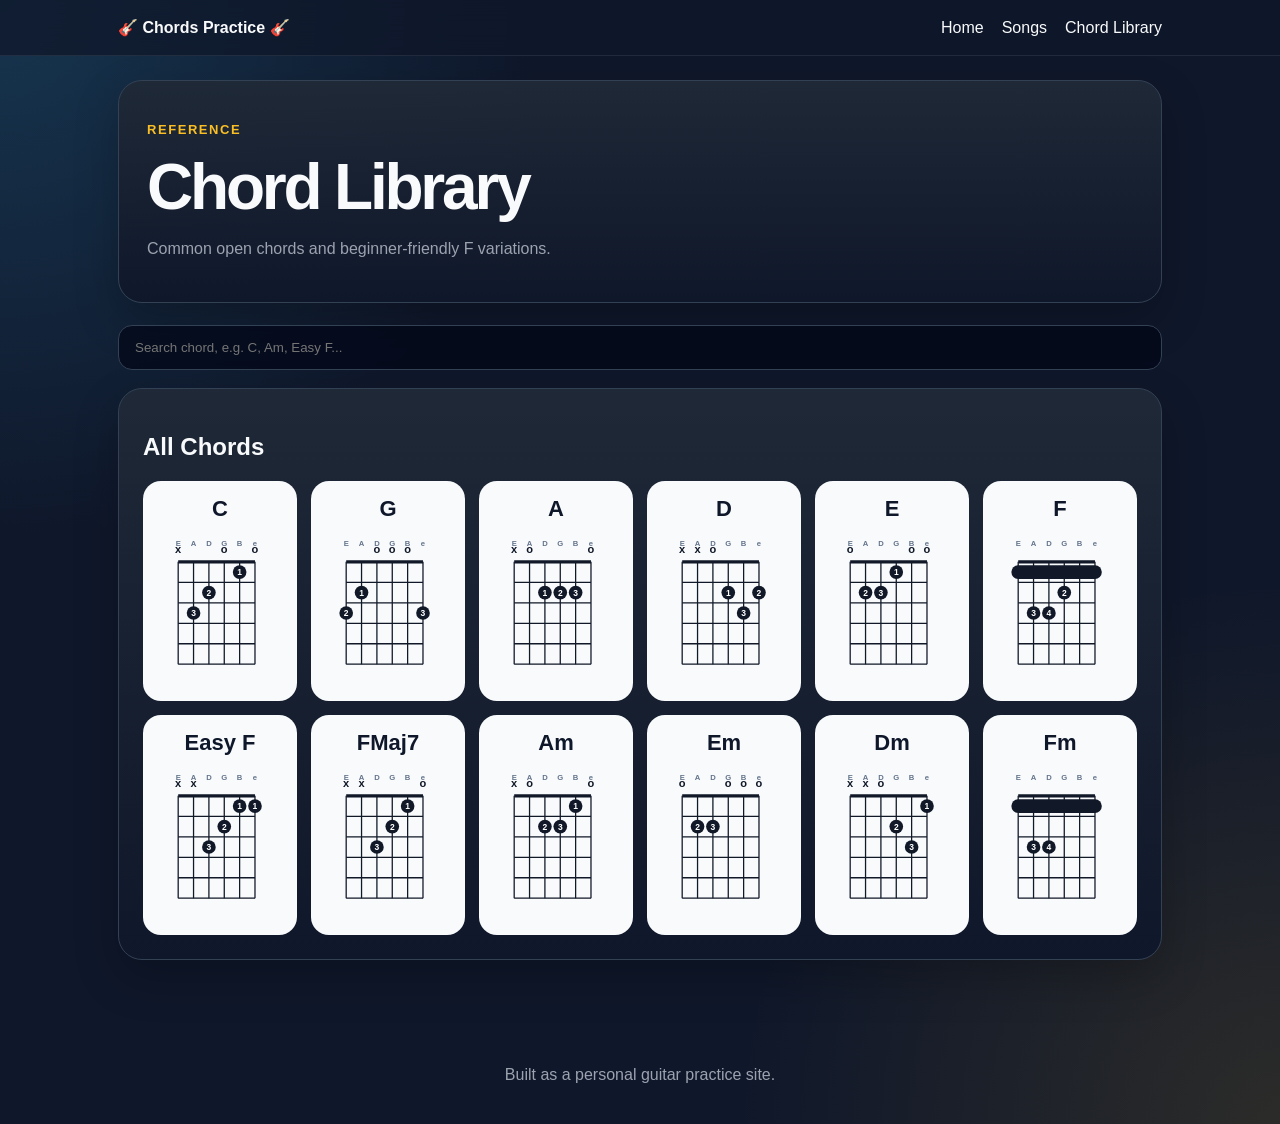
==== chords.html @ a5968e4f "Add files via upload" ====
<!DOCTYPE html>
<html lang="zh-Hans">
<head>
  <meta charset="UTF-8" />
  <meta name="viewport" content="width=device-width, initial-scale=1.0" />
  <title>Chord Library - Guitar Chords Practice</title>
  <link rel="stylesheet" href="style.css" />
</head>
<body>
  <header class="compact-header">
    <nav class="nav">
      <a class="logo" href="index.html">🎸 Chords Practice 🎸</a>
      <a href="index.html">Home</a>
      <a href="songs.html">Songs</a>
      <a href="chords.html">Chord Library</a>
    </nav>
  </header>

  <main class="container">
    <section class="page-title-card">
      <p class="eyebrow">Reference</p>
      <h1>Chord Library</h1>
      <p class="muted">Common open chords and beginner-friendly F variations.</p>
    </section>

    <section class="toolbar single">
      <input id="chordSearchInput" type="search" placeholder="Search chord, e.g. C, Am, Easy F..." />
    </section>

    <section class="card">
      <h2>All Chords</h2>
      <div id="chordLibraryGrid" class="chord-grid"></div>
    </section>
  </main>

  <footer class="footer">
    Built as a personal guitar practice site.
  </footer>

  <script src="chords.js"></script>
  <script src="app.js"></script>
</body>
</html>
---- style.css ----
:root {
  --bg: #0f172a;
  --panel: #111827;
  --panel-soft: #1f2937;
  --text: #f9fafb;
  --muted: #9ca3af;
  --line: #334155;
  --accent: #fbbf24;
  --accent-blue: #38bdf8;
  --code: #020617;
  --success: #34d399;
  --error: #fb7185;
}

* { box-sizing: border-box; }

body {
  margin: 0;
  font-family: Inter, "Segoe UI", "Microsoft YaHei", Arial, sans-serif;
  color: var(--text);
  background:
    radial-gradient(circle at top left, rgba(56,189,248,0.18), transparent 32%),
    radial-gradient(circle at bottom right, rgba(251,191,36,0.12), transparent 32%),
    var(--bg);
  min-height: 100vh;
}

a { color: inherit; text-decoration: none; }

.site-header, .compact-header {
  border-bottom: 1px solid rgba(255,255,255,0.08);
  background: rgba(15,23,42,0.75);
  backdrop-filter: blur(16px);
}

.nav {
  max-width: 1080px;
  margin: 0 auto;
  padding: 18px;
  display: flex;
  gap: 18px;
  align-items: center;
}

.logo { font-weight: 800; margin-right: auto; }

.hero {
  max-width: 1080px;
  margin: 0 auto;
  padding: 56px 18px 68px;
}

.eyebrow {
  color: var(--accent);
  font-weight: 700;
  letter-spacing: 0.12em;
  text-transform: uppercase;
  font-size: 13px;
}

.hero h1 {
  margin: 10px 0;
  font-size: clamp(38px, 7vw, 76px);
  letter-spacing: -0.06em;
  line-height: 0.95;
}

.hero-text {
  max-width: 720px;
  color: var(--muted);
  font-size: 18px;
  line-height: 1.7;
}

.container {
  max-width: 1080px;
  margin: 0 auto;
  padding: 24px 18px 60px;
}

.toolbar {
  display: grid;
  grid-template-columns: 1fr 180px;
  gap: 12px;
  margin-bottom: 18px;
}

input, select {
  width: 100%;
  border: 1px solid var(--line);
  border-radius: 14px;
  padding: 14px 16px;
  color: var(--text);
  background: rgba(2,6,23,0.72);
  outline: none;
}

.status-card {
  background: rgba(2,6,23,0.62);
  border: 1px solid var(--line);
  color: var(--muted);
  border-radius: 16px;
  padding: 14px 16px;
  margin-bottom: 22px;
}

.status-card.success {
  border-color: rgba(52,211,153,0.55);
  color: var(--success);
}

.status-card.error {
  border-color: rgba(251,113,133,0.65);
  color: var(--error);
}

.section-title { margin: 0 0 16px; }

.song-grid {
  display: grid;
  grid-template-columns: repeat(auto-fit, minmax(260px, 1fr));
  gap: 16px;
  margin-bottom: 24px;
}

.song-card {
  background: linear-gradient(180deg, rgba(31,41,55,0.96), rgba(15,23,42,0.96));
  border: 1px solid var(--line);
  border-radius: 20px;
  padding: 18px;
  transition: transform 0.18s ease, border-color 0.18s ease;
}

.song-card:hover {
  transform: translateY(-3px);
  border-color: var(--accent-blue);
}

.song-card h3 { margin: 0 0 8px; font-size: 22px; }
.song-card p { color: var(--muted); }

.meta-line {
  display: flex;
  flex-wrap: wrap;
  gap: 8px;
  margin-top: 14px;
}

.badge {
  border: 1px solid rgba(255,255,255,0.12);
  background: rgba(255,255,255,0.06);
  color: var(--muted);
  border-radius: 999px;
  padding: 6px 10px;
  font-size: 13px;
}

.song-hero, .card {
  background: linear-gradient(180deg, rgba(31,41,55,0.96), rgba(15,23,42,0.96));
  border: 1px solid var(--line);
  border-radius: 24px;
  padding: 24px;
  margin-bottom: 18px;
  box-shadow: 0 18px 45px rgba(0,0,0,0.22);
}

.card.optional.hidden { display: none; }

.song-hero h1 {
  margin: 0 0 8px;
  font-size: clamp(32px, 5vw, 56px);
  letter-spacing: -0.04em;
}

.song-hero p, .muted { color: var(--muted); }

.info-grid {
  display: grid;
  grid-template-columns: repeat(auto-fit, minmax(160px, 1fr));
  gap: 12px;
  margin-top: 18px;
}

.info-card {
  background: rgba(2,6,23,0.55);
  border: 1px solid var(--line);
  border-radius: 16px;
  padding: 14px;
}

.info-card span {
  display: block;
  color: var(--muted);
  font-size: 13px;
  margin-bottom: 5px;
}

.info-card strong { font-size: 18px; }

.chord-grid {
  display: grid;
  grid-template-columns: repeat(auto-fit, minmax(135px, 1fr));
  gap: 14px;
  margin-top: 16px;
}

.chord-card {
  background: #f8fafc;
  color: #0f172a;
  border-radius: 18px;
  padding: 14px 10px 8px;
  text-align: center;
  border: 1px solid rgba(255,255,255,0.12);
}

.chord-name {
  font-weight: 900;
  font-size: 22px;
  margin-bottom: 4px;
}

.chord-svg {
  width: 128px;
  max-width: 100%;
  height: auto;
}

.chord-line {
  stroke: #111827;
  stroke-width: 1.5;
}

.nut-line {
  stroke: #111827;
  stroke-width: 4;
}

.barre-line {
  stroke: #111827;
  stroke-width: 16;
  stroke-linecap: round;
}

.finger-dot {
  fill: #111827;
}

.finger-text {
  fill: #ffffff;
  font-size: 10px;
  text-anchor: middle;
  font-weight: 800;
}

.mute-open {
  fill: #111827;
  font-size: 13px;
  text-anchor: middle;
  font-weight: 900;
}

.small-label {
  fill: #64748b;
  font-size: 9px;
  text-anchor: middle;
  font-weight: 700;
}

.code-box {
  background: var(--code);
  border: 1px solid #1e293b;
  border-radius: 18px;
  padding: 18px;
  overflow-x: auto;
  font-family: "JetBrains Mono", Consolas, "Courier New", monospace;
}

.pattern {
  display: inline-block;
  color: var(--accent);
  font-size: 28px;
  letter-spacing: 0.16em;
  background: rgba(251,191,36,0.08);
  border: 1px solid rgba(251,191,36,0.22);
  border-radius: 12px;
  padding: 10px 14px;
}

.count {
  color: var(--muted);
  margin-top: 12px;
  white-space: pre;
}

.note-text, .note-list {
  color: var(--muted);
  line-height: 1.9;
}

.sheet { display: grid; gap: 16px; }

.song-line {
  background: rgba(2,6,23,0.62);
  border: 1px solid #263244;
  border-radius: 18px;
  padding: 18px;
  overflow-x: auto;
}

.chord-label {
  display: inline-flex;
  min-width: 42px;
  height: 42px;
  align-items: center;
  justify-content: center;
  border-radius: 12px;
  background: rgba(56,189,248,0.14);
  color: var(--accent-blue);
  border: 1px solid rgba(56,189,248,0.34);
  font-size: 24px;
  font-weight: 900;
  margin-bottom: 12px;
}

.align-grid {
  display: grid;
  grid-template-columns: repeat(var(--cols), minmax(36px, 42px));
  grid-template-rows: repeat(3, auto);
  gap: 4px 0;
  width: max-content;
  font-family: "JetBrains Mono", Consolas, "Courier New", monospace;
}

.cell {
  min-height: 28px;
  display: flex;
  align-items: center;
  justify-content: center;
  white-space: pre;
}

.beat-cell { color: var(--muted); font-size: 13px; }
.strum-cell { color: var(--accent); font-weight: 900; font-size: 22px; }
.lyric-cell {
  font-family: "Microsoft YaHei", "PingFang SC", sans-serif;
  color: var(--text);
  font-size: 21px;
  font-weight: 700;
}
.empty { color: #334155; }

.tab-box {
  overflow-x: auto;
  background: #f8fafc;
  color: #111827;
  border-radius: 18px;
  padding: 18px;
}

.tab-staff {
  font-family: "JetBrains Mono", Consolas, "Courier New", monospace;
  white-space: pre;
  line-height: 1.25;
  font-size: 15px;
}

.tab-title {
  color: #334155;
  font-weight: 800;
  margin: 0 0 10px;
}

.capo-table {
  width: 100%;
  border-collapse: collapse;
  overflow: hidden;
  border-radius: 14px;
}

.capo-table th, .capo-table td {
  border: 1px solid var(--line);
  padding: 12px;
  text-align: left;
}

.capo-table th {
  background: rgba(2,6,23,0.72);
  color: var(--accent);
}

.capo-table td { background: rgba(15,23,42,0.72); }

.footer {
  color: var(--muted);
  text-align: center;
  padding: 28px 18px 40px;
}

.footer a { color: var(--accent-blue); }

@media (max-width: 700px) {
  .toolbar { grid-template-columns: 1fr; }
  .align-grid { grid-template-columns: repeat(var(--cols), 34px); }
  .lyric-cell { font-size: 18px; }
  .strum-cell { font-size: 19px; }
}


.section-heading-row {
  display: flex;
  align-items: center;
  justify-content: space-between;
  gap: 16px;
  margin-bottom: 16px;
}

.text-link {
  color: var(--accent-blue);
  font-weight: 700;
}

.quick-menu {
  display: grid;
  grid-template-columns: repeat(auto-fit, minmax(220px, 1fr));
  gap: 14px;
  margin-top: 14px;
}

.quick-card {
  display: block;
  background: rgba(2,6,23,0.62);
  border: 1px solid var(--line);
  border-radius: 18px;
  padding: 18px;
  transition: transform 0.18s ease, border-color 0.18s ease;
}

.quick-card:hover {
  transform: translateY(-3px);
  border-color: var(--accent-blue);
}

.quick-card strong {
  display: block;
  font-size: 20px;
  margin-bottom: 8px;
}

.quick-card span {
  color: var(--muted);
  line-height: 1.6;
}

.page-title-card {
  background: linear-gradient(180deg, rgba(31,41,55,0.96), rgba(15,23,42,0.96));
  border: 1px solid var(--line);
  border-radius: 24px;
  padding: 28px;
  margin-bottom: 22px;
  box-shadow: 0 18px 45px rgba(0,0,0,0.22);
}

.page-title-card h1 {
  margin: 8px 0;
  font-size: clamp(36px, 6vw, 64px);
  letter-spacing: -0.05em;
}

.toolbar.single {
  grid-template-columns: 1fr;
}

@media (max-width: 700px) {
  .section-heading-row {
    align-items: flex-start;
    flex-direction: column;
  }
}
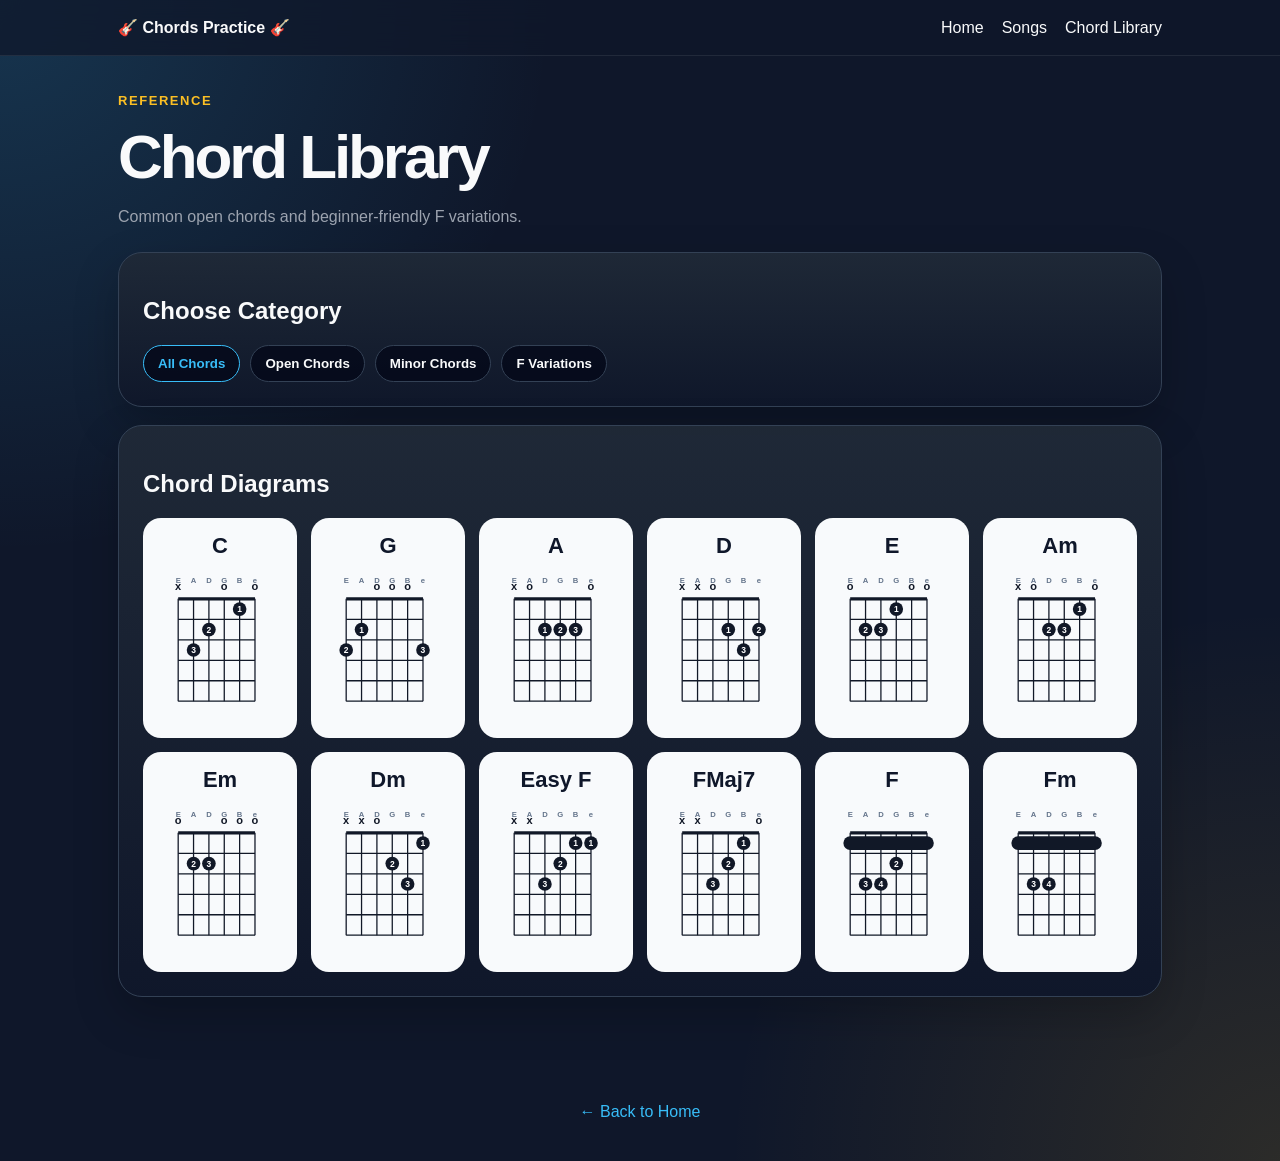
==== commit 1b6d0a9e: "Add files via upload" ====
--- a/chords.html
+++ b/chords.html
@@ -17,24 +17,25 @@
   </header>
 
   <main class="container">
-    <section class="page-title-card">
+    <section class="page-intro">
       <p class="eyebrow">Reference</p>
       <h1>Chord Library</h1>
       <p class="muted">Common open chords and beginner-friendly F variations.</p>
     </section>
 
-    <section class="toolbar single">
-      <input id="chordSearchInput" type="search" placeholder="Search chord, e.g. C, Am, Easy F..." />
+    <section class="card">
+      <h2>Choose Category</h2>
+      <div id="chordCategoryButtons" class="filter-button-row"></div>
     </section>
 
     <section class="card">
-      <h2>All Chords</h2>
+      <h2>Chord Diagrams</h2>
       <div id="chordLibraryGrid" class="chord-grid"></div>
     </section>
   </main>
 
   <footer class="footer">
-    Built as a personal guitar practice site.
+    <a href="index.html">← Back to Home</a>
   </footer>
 
   <script src="chords.js"></script>
--- a/style.css
+++ b/style.css
@@ -405,74 +405,78 @@
   .strum-cell { font-size: 19px; }
 }
 
+.page-intro {
+  margin-bottom: 26px;
+}
+
+.page-intro h1 {
+  margin: 10px 0;
+  font-size: clamp(36px, 6vw, 62px);
+  letter-spacing: -0.05em;
+}
 
 .section-heading-row {
   display: flex;
+  justify-content: space-between;
   align-items: center;
-  justify-content: space-between;
   gap: 16px;
   margin-bottom: 16px;
 }
 
 .text-link {
   color: var(--accent-blue);
-  font-weight: 700;
-}
-
-.quick-menu {
-  display: grid;
-  grid-template-columns: repeat(auto-fit, minmax(220px, 1fr));
+  font-weight: 800;
+}
+
+.quick-menu-grid {
+  display: grid;
+  grid-template-columns: repeat(auto-fit, minmax(240px, 1fr));
   gap: 14px;
-  margin-top: 14px;
-}
-
-.quick-card {
-  display: block;
-  background: rgba(2,6,23,0.62);
+  margin-top: 16px;
+}
+
+.quick-menu-item {
+  display: grid;
+  gap: 6px;
+  background: rgba(2,6,23,0.55);
   border: 1px solid var(--line);
   border-radius: 18px;
   padding: 18px;
   transition: transform 0.18s ease, border-color 0.18s ease;
 }
 
-.quick-card:hover {
+.quick-menu-item:hover {
   transform: translateY(-3px);
   border-color: var(--accent-blue);
 }
 
-.quick-card strong {
-  display: block;
-  font-size: 20px;
-  margin-bottom: 8px;
-}
-
-.quick-card span {
-  color: var(--muted);
-  line-height: 1.6;
-}
-
-.page-title-card {
-  background: linear-gradient(180deg, rgba(31,41,55,0.96), rgba(15,23,42,0.96));
-  border: 1px solid var(--line);
-  border-radius: 24px;
-  padding: 28px;
-  margin-bottom: 22px;
-  box-shadow: 0 18px 45px rgba(0,0,0,0.22);
-}
-
-.page-title-card h1 {
-  margin: 8px 0;
-  font-size: clamp(36px, 6vw, 64px);
-  letter-spacing: -0.05em;
-}
-
-.toolbar.single {
-  grid-template-columns: 1fr;
-}
-
-@media (max-width: 700px) {
-  .section-heading-row {
-    align-items: flex-start;
-    flex-direction: column;
-  }
-}
+.quick-icon {
+  font-size: 28px;
+}
+
+.compact-toolbar {
+  grid-template-columns: repeat(auto-fit, minmax(180px, 1fr));
+}
+
+.filter-button-row {
+  display: flex;
+  flex-wrap: wrap;
+  gap: 10px;
+  margin-top: 14px;
+}
+
+.filter-button {
+  border: 1px solid var(--line);
+  border-radius: 999px;
+  padding: 10px 14px;
+  color: var(--text);
+  background: rgba(2,6,23,0.72);
+  cursor: pointer;
+  font-weight: 800;
+}
+
+.filter-button.active,
+.filter-button:hover {
+  border-color: var(--accent-blue);
+  color: var(--accent-blue);
+}
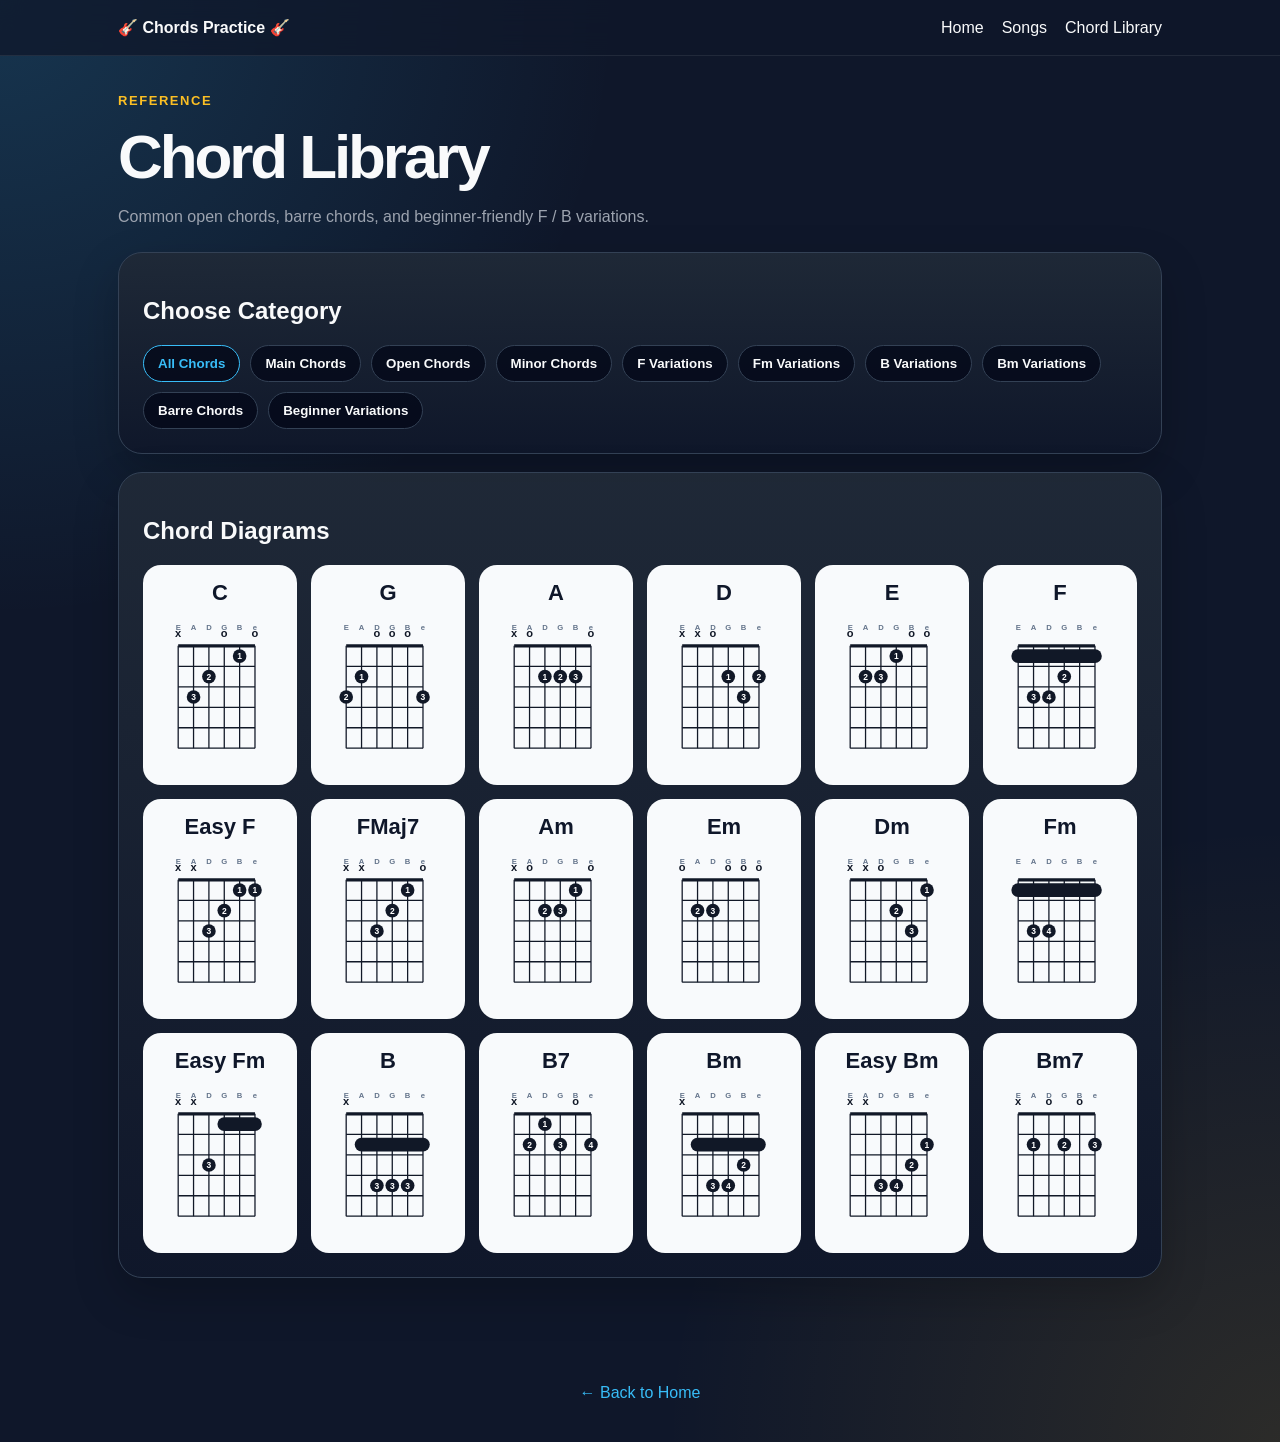
==== commit b1515eee: "Update Chord Library" ====
--- a/chords.html
+++ b/chords.html
@@ -20,7 +20,7 @@
     <section class="page-intro">
       <p class="eyebrow">Reference</p>
       <h1>Chord Library</h1>
-      <p class="muted">Common open chords and beginner-friendly F variations.</p>
+      <p class="muted">Common open chords, barre chords, and beginner-friendly F / B variations.</p>
     </section>
 
     <section class="card">
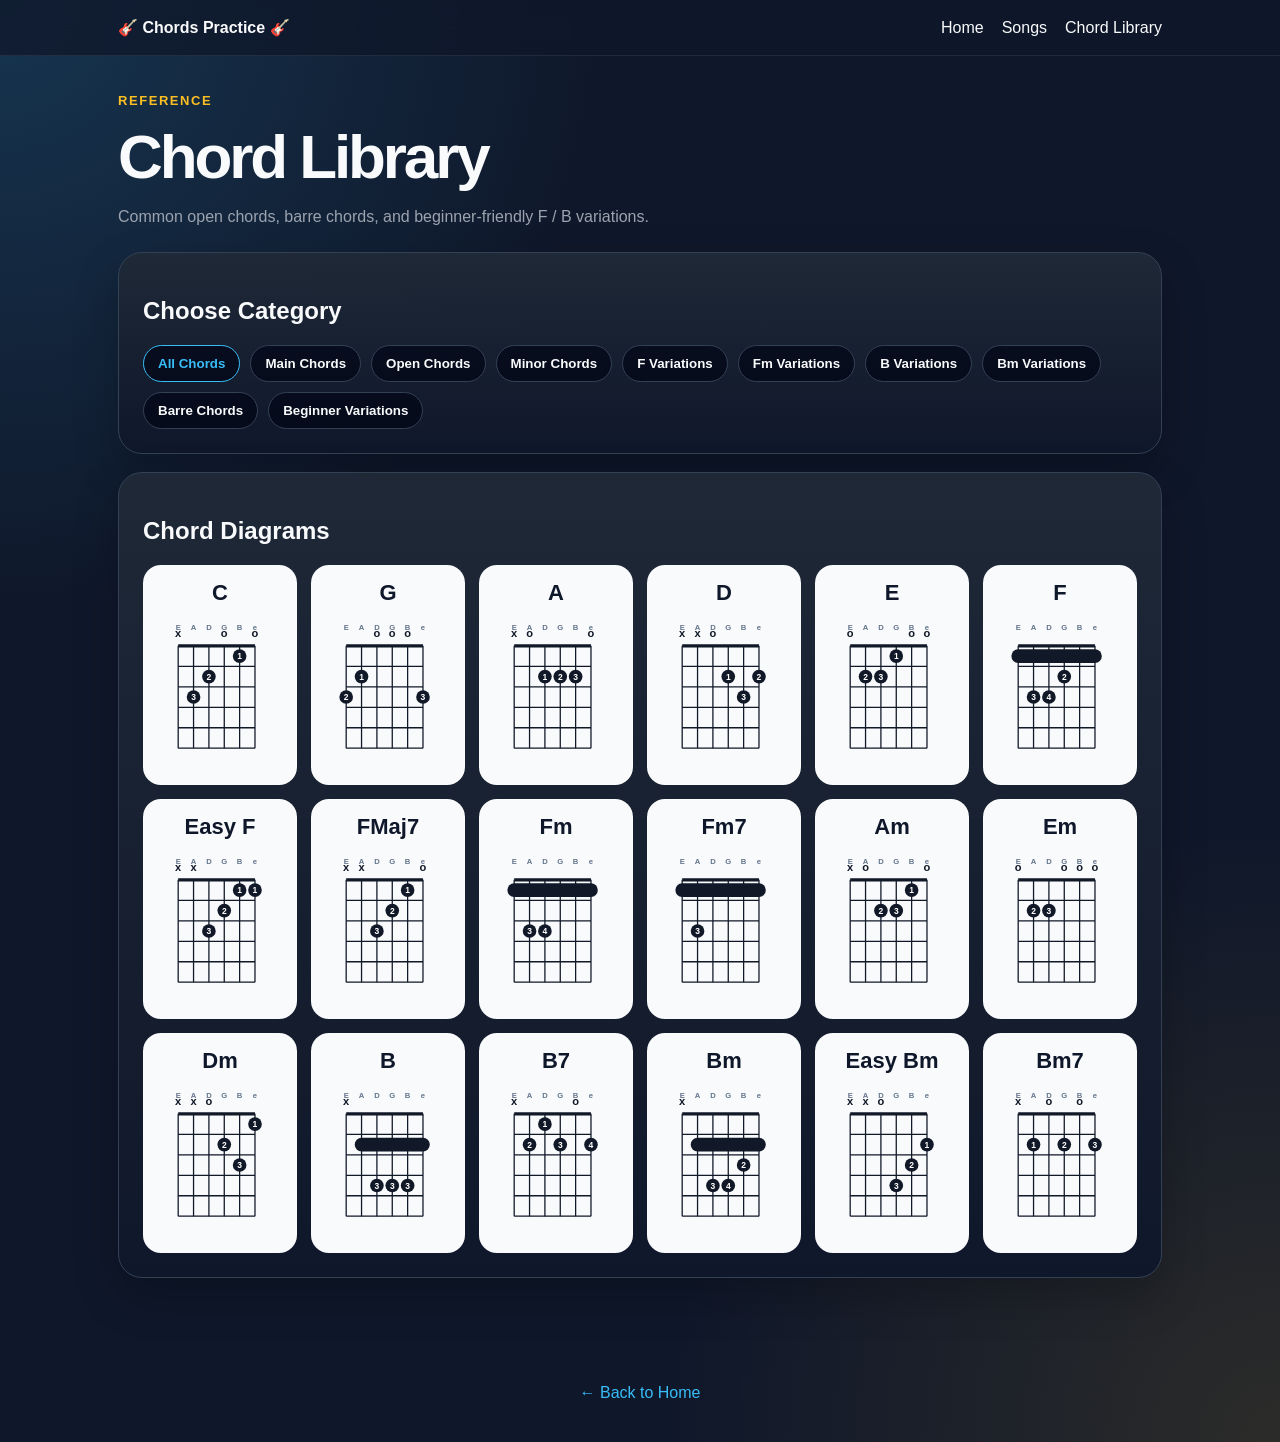
==== commit bec75f42: "Bug fixes" ====
--- a/chords.html
+++ b/chords.html
@@ -25,7 +25,7 @@
 
     <section class="card">
       <h2>Choose Category</h2>
-      <div id="chordCategoryButtons" class="filter-button-row"></div>
+      <div id="categoryButtons" class="category-pills"></div>
     </section>
 
     <section class="card">
--- a/style.css
+++ b/style.css
@@ -480,3 +480,40 @@
   border-color: var(--accent-blue);
   color: var(--accent-blue);
 }
+
+
+.category-pills {
+  display: flex;
+  flex-wrap: wrap;
+  gap: 10px;
+  margin-top: 18px;
+}
+
+.category-pill {
+  border: 1px solid var(--line);
+  background: rgba(2,6,23,0.72);
+  color: var(--text);
+  border-radius: 999px;
+  padding: 10px 14px;
+  cursor: pointer;
+  font-weight: 700;
+}
+
+.category-pill:hover,
+.category-pill.active {
+  border-color: var(--accent-blue);
+  color: var(--accent-blue);
+}
+
+.page-actions {
+  margin: 12px 0 24px;
+}
+
+.page-actions a {
+  color: var(--accent-blue);
+  font-weight: 700;
+}
+
+.song-grid.compact {
+  margin-top: 16px;
+}
